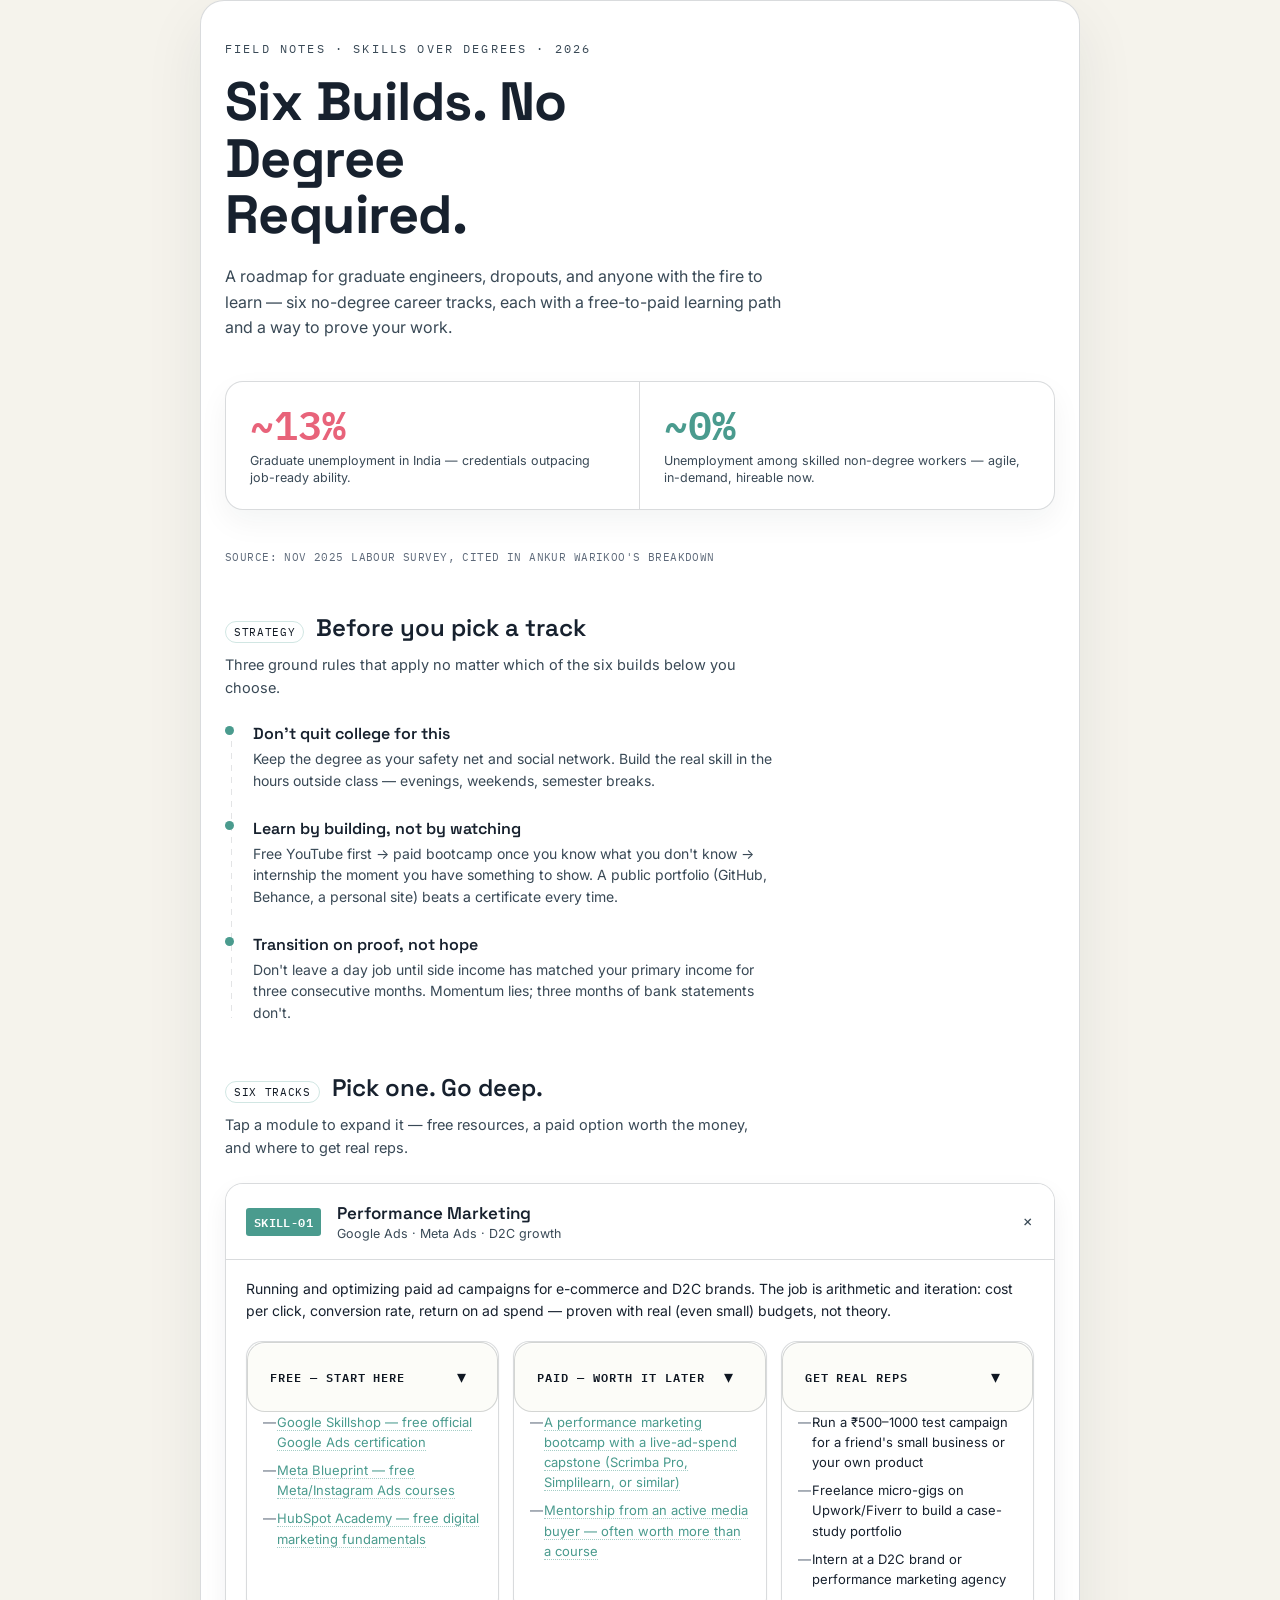
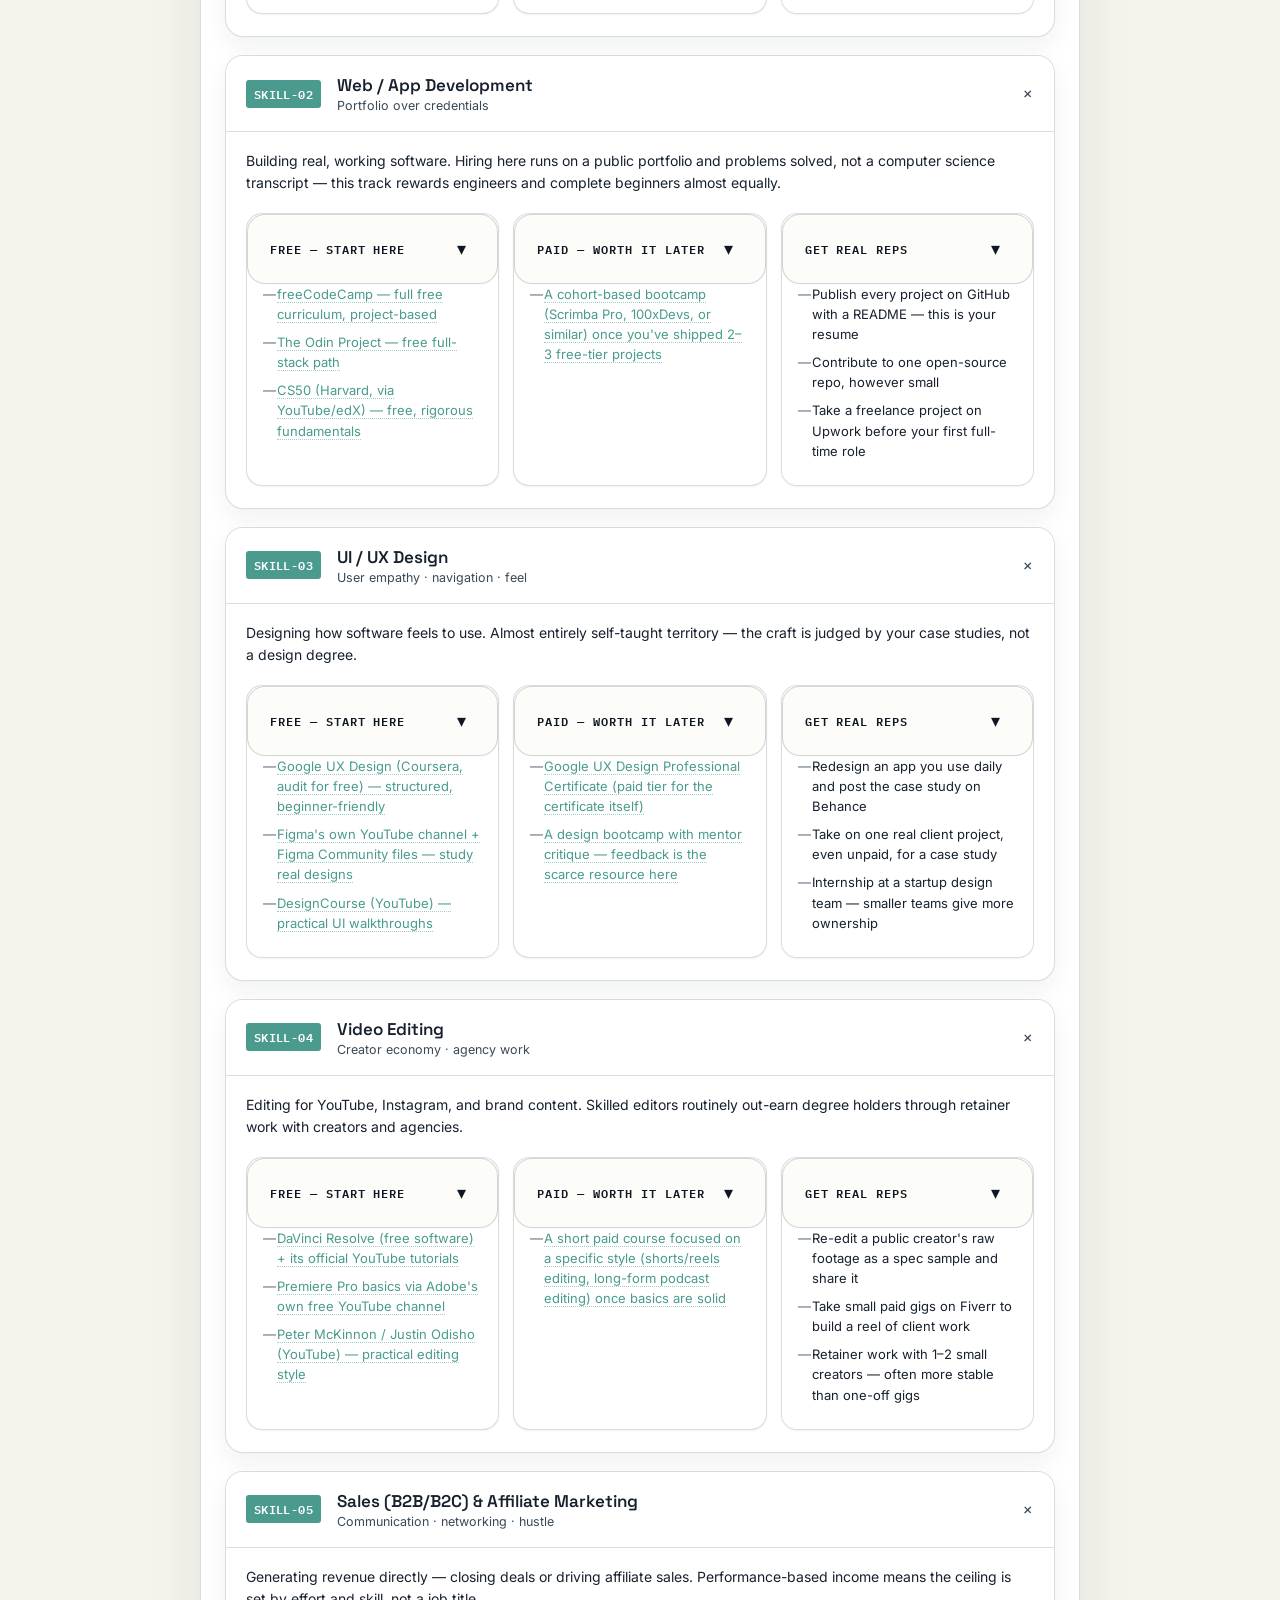
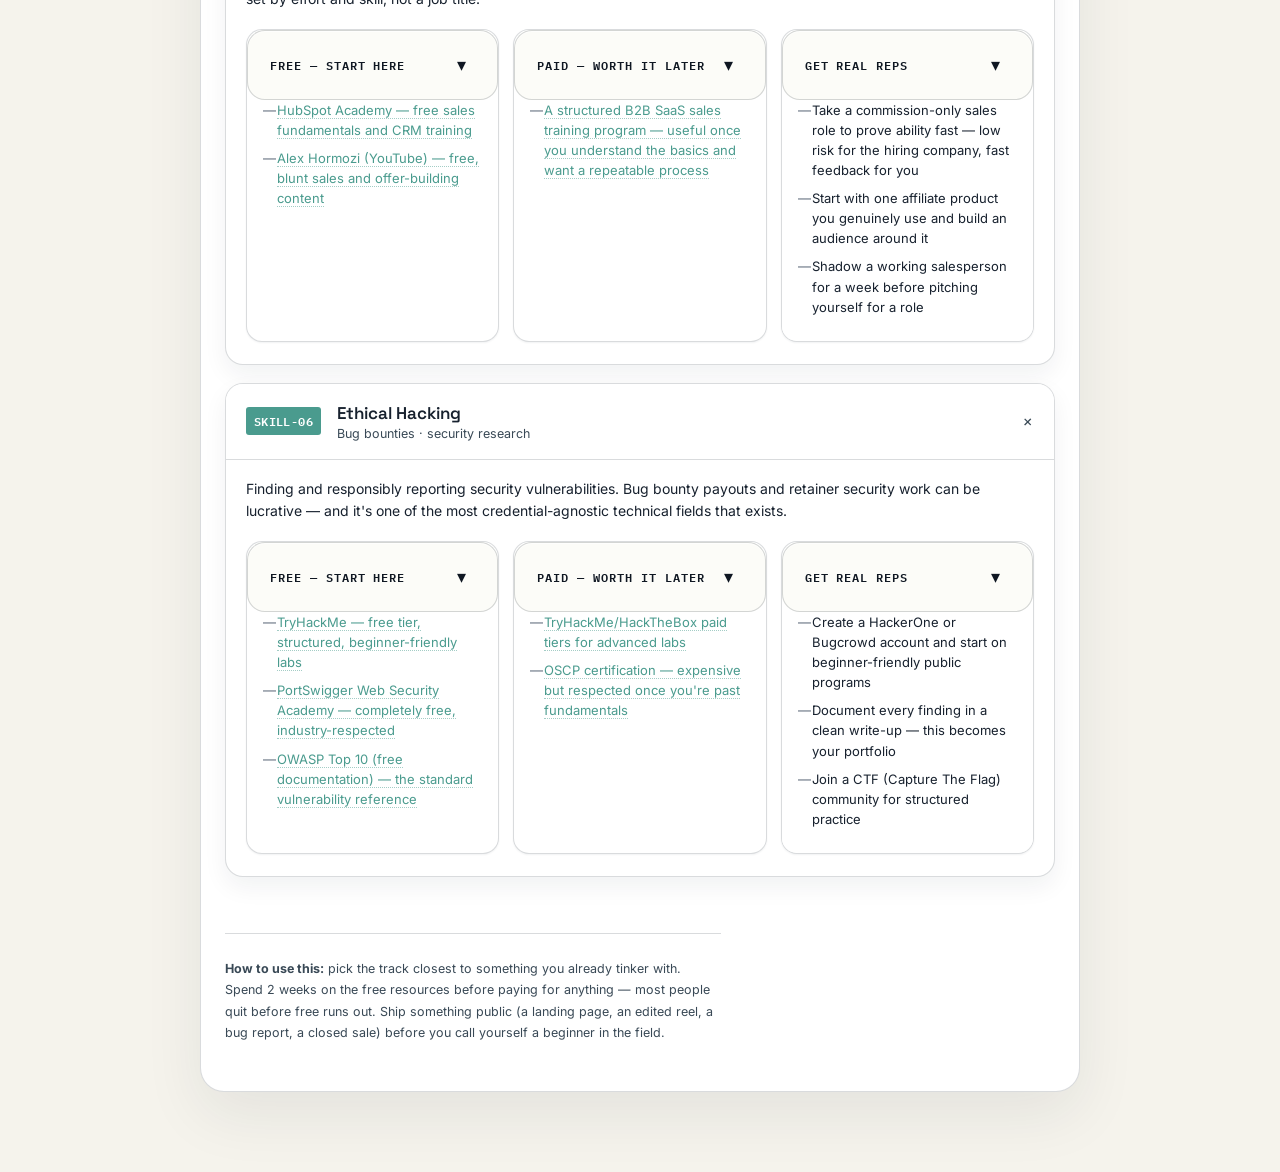
==== index.html @ 3cae6fe5 "Add index.html" ====
<!DOCTYPE html>
<html lang="en">
<head>
<meta charset="UTF-8">
<meta name="viewport" content="width=device-width, initial-scale=1.0">
<title>Skill Roadmap — Build Without a Degree</title>
<link rel="stylesheet" href="styles.css">
<link rel="preconnect" href="https://fonts.googleapis.com">
<link href="https://fonts.googleapis.com/css2?family=Space+Grotesk:wght@400;500;600;700&family=Inter:wght@400;500;600&family=IBM+Plex+Mono:wght@400;500;600&display=swap" rel="stylesheet">
</head>
<body>
<div class="wrap">
 <div>
    <div class="eyebrow">FIELD NOTES · SKILLS OVER DEGREES · 2026</div>
    <h1>Six Builds. No Degree Required.</h1>
    <p class="lede">A roadmap for graduate engineers, dropouts, and anyone with the fire to learn — six no-degree career tracks, each with a free-to-paid learning path and a way to prove your work.</p>

    <div class="stat-block">
      <div class="stat-cell grad">
        <div class="stat-num">~13%</div>
        <div class="stat-label">Graduate unemployment in India — credentials outpacing job-ready ability.</div>
      </div>
      <div class="stat-cell skill">
        <div class="stat-num">~0%</div>
        <div class="stat-label">Unemployment among skilled non-degree workers — agile, in-demand, hireable now.</div>
      </div>
    </div>
    <div class="stat-src">SOURCE: NOV 2025 LABOUR SURVEY, CITED IN ANKUR WARIKOO'S BREAKDOWN</div>
  </div>

  <section>
    <div class="section-head">
      <span class="section-tag">STRATEGY</span>
      <h2>Before you pick a track</h2>
    </div>
    <p class="section-desc">Three ground rules that apply no matter which of the six builds below you choose.</p>
    <div class="rail">
      <div class="rail-item">
        <div class="rail-title">Don't quit college for this</div>
        <div class="rail-body">Keep the degree as your safety net and social network. Build the real skill in the hours outside class — evenings, weekends, semester breaks.</div>
      </div>
      <div class="rail-item">
        <div class="rail-title">Learn by building, not by watching</div>
        <div class="rail-body">Free YouTube first → paid bootcamp once you know what you don't know → internship the moment you have something to show. A public portfolio (GitHub, Behance, a personal site) beats a certificate every time.</div>
      </div>
      <div class="rail-item">
        <div class="rail-title">Transition on proof, not hope</div>
        <div class="rail-body">Don't leave a day job until side income has matched your primary income for three consecutive months. Momentum lies; three months of bank statements don't.</div>
      </div>
    </div>
  </section>

  <section>
    <div class="section-head">
      <span class="section-tag">SIX TRACKS</span>
      <h2>Pick one. Go deep.</h2>
    </div>
    <p class="section-desc">Tap a module to expand it — free resources, a paid option worth the money, and where to get real reps.</p>

    <div id="modules"></div>
  </section>

  <div class="footer-note">
    <strong>How to use this:</strong> pick the track closest to something you already tinker with. Spend 2 weeks on the free resources before paying for anything — most people quit before free runs out. Ship something public (a landing page, an edited reel, a bug report, a closed sale) before you call yourself a beginner in the field.
  </div>

</div>
<script src="script.js"></script>
</body>
</html>
---- styles.css ----
:root {
    --bg: #F5F3EC;
    --paper: #FFFFFF;
    --text: #17212E;
    --text-strong: #0F1722;
    --text-muted: #394956;
    --text-muted-soft: #5E6A7A;
    --border: rgba(23,33,46,0.16);
    --line-dim: rgba(23,33,46,0.12);
    --amber: #F2B705;
    --teal: #4A9B8E;
    --navy: #17212E;
  }
  * { box-sizing: border-box; margin: 0; padding: 0; }
  html { scroll-behavior: smooth; }
  body {
    background: var(--bg);
    color: var(--text);
    font-family: 'Inter', sans-serif;
    min-height: 100vh;
    padding: 0 0 80px;
  }
  .wrap { max-width: 880px; margin: 0 auto; padding: 40px 24px 48px; background: var(--paper); border: 1px solid var(--border); border-radius: 24px; box-shadow: 0 22px 60px rgba(23,33,46,0.08); }

  /* corner marks */
  .corner-frame { padding: 0; }

  .eyebrow {
    font-family: 'IBM Plex Mono', monospace;
    font-size: 12px; letter-spacing: 0.18em; text-transform: uppercase;
    color: var(--text-muted); margin-bottom: 18px;
  }
  h1 {
    font-family: 'Space Grotesk', sans-serif;
    font-weight: 700;
    font-size: clamp(34px, 6vw, 54px);
    line-height: 1.05;
    letter-spacing: -0.01em;
    color: var(--text);
    max-width: 11ch;
  }
  .lede {
    margin-top: 20px; max-width: 56ch; font-size: 16px; line-height: 1.6;
    color: var(--text-muted);
  }

  /* hero stat block */
  .stat-block {
    margin-top: 40px;
    display: grid;
    grid-template-columns: 1fr 1fr;
    border: 1px solid var(--border);
    border-radius: 18px;
    background: #FFFFFF;
    box-shadow: 0 12px 30px rgba(23,33,46,0.05);
  }
  .stat-cell { padding: 22px 24px; border-right: 1px solid var(--border); }
  .stat-cell:last-child { border-right: none; }
  .stat-num {
    font-family: 'IBM Plex Mono', monospace; font-size: 40px; font-weight: 600;
    line-height: 1;
  }
  .stat-cell.grad .stat-num { color: #E8637A; }
  .stat-cell.skill .stat-num { color: var(--teal); }
  .stat-label { font-size: 12.5px; margin-top: 8px; color: var(--text-muted); line-height: 1.4; }
  .stat-src { font-family: 'IBM Plex Mono', monospace; font-size: 10.5px; margin-top: 40px; color: var(--text-muted-soft); letter-spacing: 0.04em; }

  section { padding: 48px 0 0; }
  .section-head { display: flex; align-items: baseline; gap: 12px; margin-bottom: 8px; }
  .section-tag {
    font-family: 'IBM Plex Mono', monospace; font-size: 11px; color: var(--text-strong);
    border: 1px solid rgba(74,155,142,0.25); padding: 3px 8px; border-radius: 20px; letter-spacing: 0.06em;
  }
  h2 {
    font-family: 'Space Grotesk', sans-serif; font-size: 24px; font-weight: 600;
  }
  .section-desc { margin: 10px 0 24px; color: var(--text-muted); font-size: 14.5px; max-width: 60ch; line-height: 1.6; }

  /* strategy rail */
  .rail { position: relative; padding-left: 28px; }
  .rail::before {
    content: ''; position: absolute; left: 6px; top: 6px; bottom: 6px; width: 1px;
    background: repeating-linear-gradient(to bottom, var(--line-dim) 0 6px, transparent 6px 12px);
  }
  .rail-item { position: relative; padding-bottom: 26px; }
  .rail-item:last-child { padding-bottom: 0; }
  .rail-item::before {
    content: ''; position: absolute; left: -28px; top: 3px; width: 9px; height: 9px;
    background: var(--teal); border-radius: 50%;
  }
  .rail-title { font-family: 'Space Grotesk', sans-serif; font-weight: 600; font-size: 16px; margin-bottom: 4px; }
  .rail-body { font-size: 14px; color: var(--text-muted); line-height: 1.55; max-width: 58ch; }

  /* modules */
  .module {
    border: 1px solid var(--border);
    border-radius: 18px;
    margin-bottom: 18px;
    background: #FFFFFF;
    overflow: hidden;
    box-shadow: 0 10px 24px rgba(23,33,46,0.06);
  }
  .module-head {
    display: flex; align-items: center; gap: 16px; padding: 18px 20px;
    cursor: pointer; user-select: none;
    background: #FFFFFF;
  }
  .module-id {
    font-family: 'IBM Plex Mono', monospace; font-size: 12px; color: #FFFFFF;
    background: var(--teal); padding: 4px 8px; border-radius: 3px; flex-shrink: 0;
    font-weight: 600; letter-spacing: 0.03em;
  }
  .module-title-wrap { flex: 1; }
  .module-title { font-family: 'Space Grotesk', sans-serif; font-weight: 600; font-size: 17px; }
  .module-sub { font-size: 12.5px; color: var(--text-muted); margin-top: 2px; }
  .chevron {
    font-family: 'IBM Plex Mono', monospace; color: var(--text-muted); font-size: 18px;
    transition: transform 0.25s ease; flex-shrink: 0;
  }
  .module.open .chevron { transform: rotate(45deg); }
  .module-body {
    max-height: 0; overflow: hidden; transition: max-height 0.35s ease;
  }
  .module.open .module-body { max-height: 900px; }
  .module-body-inner { padding: 0 20px 22px 20px; border-top: 1px solid var(--border); margin-top: 0; }
  .module-body-inner { padding-top: 18px; }
  .desc { font-size: 14px; line-height: 1.6; color: var(--text); margin-bottom: 18px; }

  .track-grid { display: grid; grid-template-columns: repeat(3, 1fr); gap: 14px; }
  @media (max-width: 700px) { .track-grid { grid-template-columns: 1fr; } }
  .track {
    border: 1px solid var(--border); border-radius: 16px; overflow: hidden;
    background: #FFFFFF;
    box-shadow: 0 1px 2px rgba(23,33,46,0.06);
  }
  .track-toggle {
    width: 100%; display: flex; align-items: center; justify-content: space-between;
    border: 1px solid rgba(23,33,46,0.18); background: #FCFCF8; padding: 20px 22px;
    font-family: inherit; color: var(--text-strong); cursor: pointer;
    text-align: left; transition: background-color 0.2s ease, border-color 0.2s ease, transform 0.2s ease;
    border-radius: 18px; min-height: 64px;
    box-shadow: inset 0 1px 0 rgba(255,255,255,0.7);
  }
  .track-toggle:hover {
    background: #F1EFE6;
    border-color: rgba(23,33,46,0.28);
    transform: translateY(-1px);
  }
  .track-toggle:focus {
    outline: 2px solid rgba(74,155,142,0.55);
    outline-offset: 2px;
  }
  .track-toggle-icon {
    display: inline-flex; align-items: center; justify-content: center;
    transition: transform 0.25s ease;
  }
  .track.closed .track-toggle-icon {
    transform: rotate(-90deg);
  }
  .track-label {
    font-family: 'IBM Plex Mono', monospace; font-size: 12px; letter-spacing: 0.08em;
    text-transform: uppercase; color: var(--text-strong); display: inline-block;
    font-weight: 600;
  }
  .track-toggle-icon {
    width: 28px; height: 28px; display: inline-flex; align-items: center; justify-content: center;
    font-size: 18px; color: var(--text-strong);
  }
  .track-list {
    list-style: none; margin: 0; padding: 0 16px 16px 16px;
    max-height: 900px; overflow: hidden; transition: max-height 0.3s ease, padding 0.3s ease;
    background: #FFFFFF;
  }
  .track.closed .track-list {
    max-height: 0;
    padding: 0 16px 0 16px;
  }
  .track li { font-size: 13px; line-height: 1.55; margin-bottom: 8px; padding-left: 14px; position: relative; color: var(--text); }
  .track li::before { content: '—'; position: absolute; left: 0; color: var(--text-muted-soft); }
  .track li a { color: var(--teal); text-decoration: none; border-bottom: 1px dotted rgba(74,155,142,0.5); }
  .track li a:hover { color: var(--teal); border-color: var(--teal); }

  .footer-note {
    margin-top: 56px; padding-top: 24px; border-top: 1px solid var(--border);
    font-size: 12.5px; color: var(--text-muted); line-height: 1.7; max-width: 62ch;
  }
  .footer-note strong { color: var(--text-muted); }

  @media (max-width: 600px) {
    .stat-block { grid-template-columns: 1fr; }
    .stat-cell { border-right: none; border-bottom: 1px solid var(--line-dim); }
    .stat-cell:last-child { border-bottom: none; }
  }
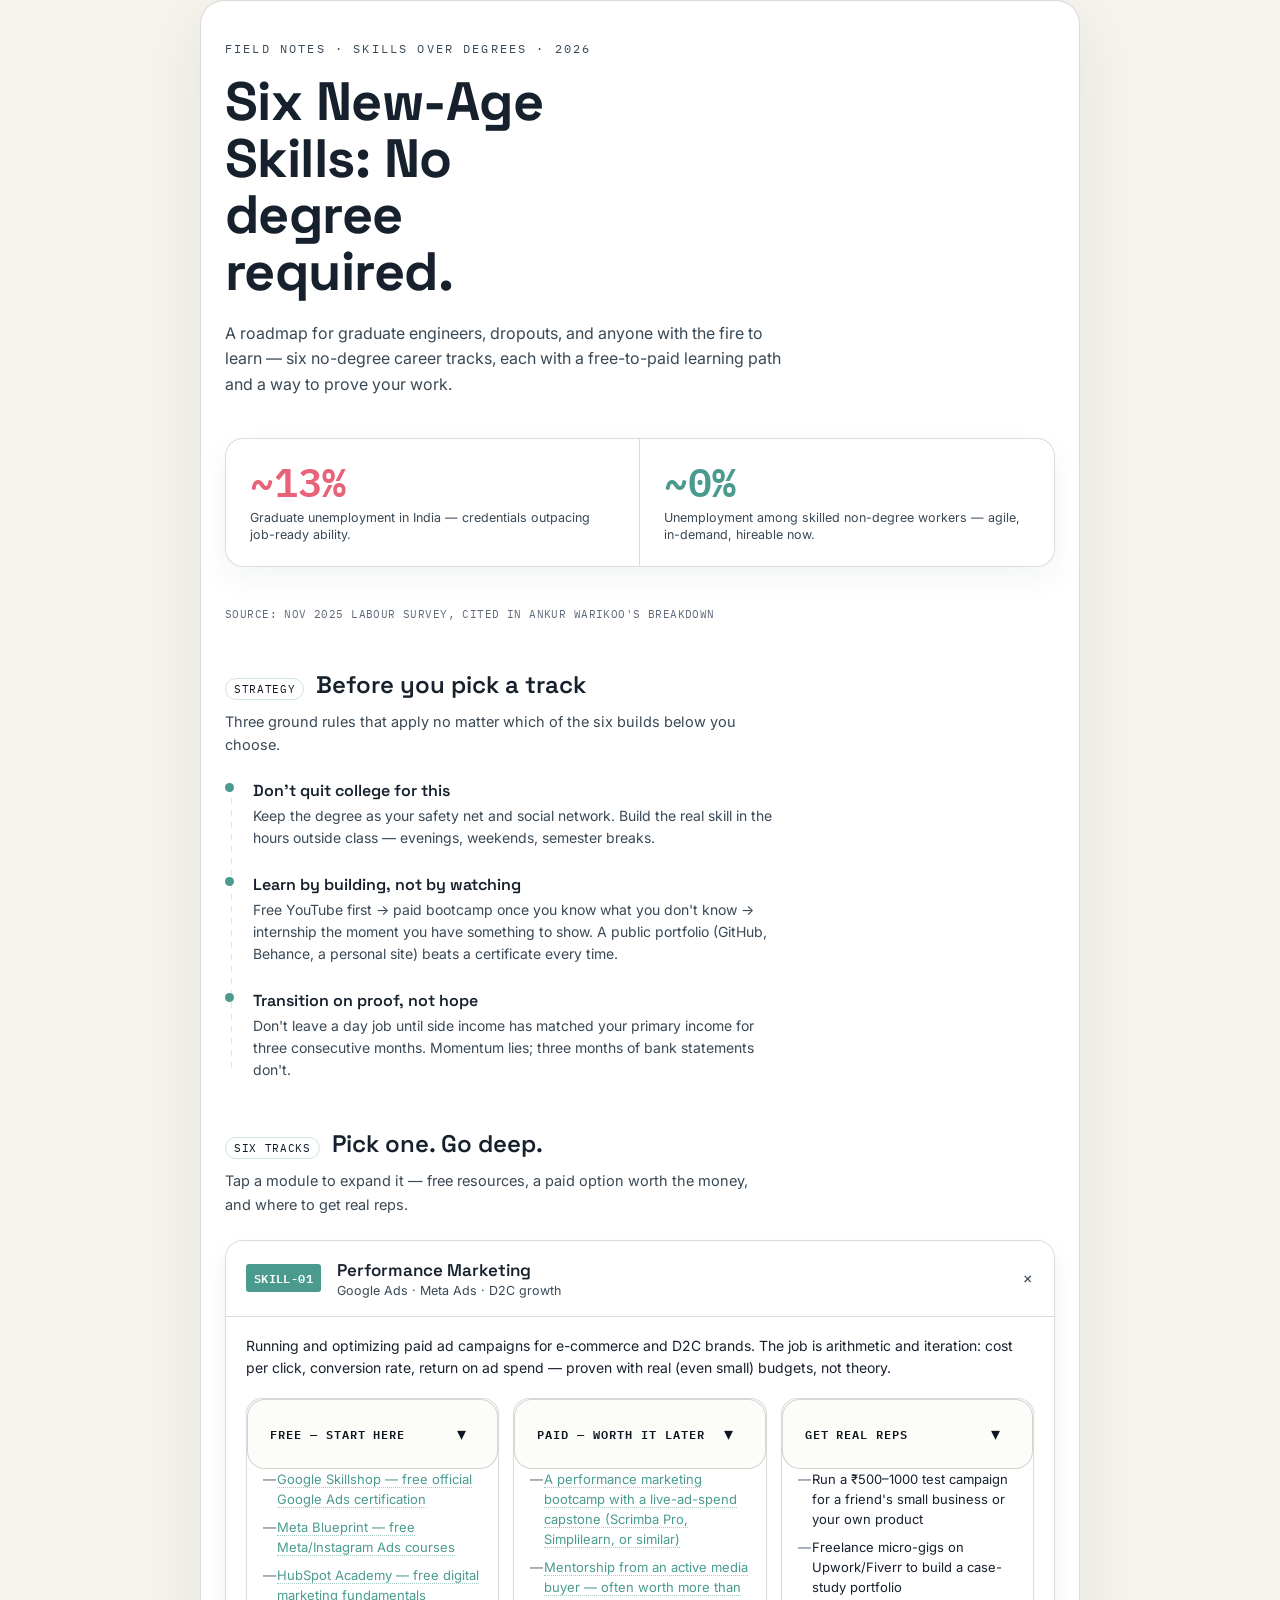
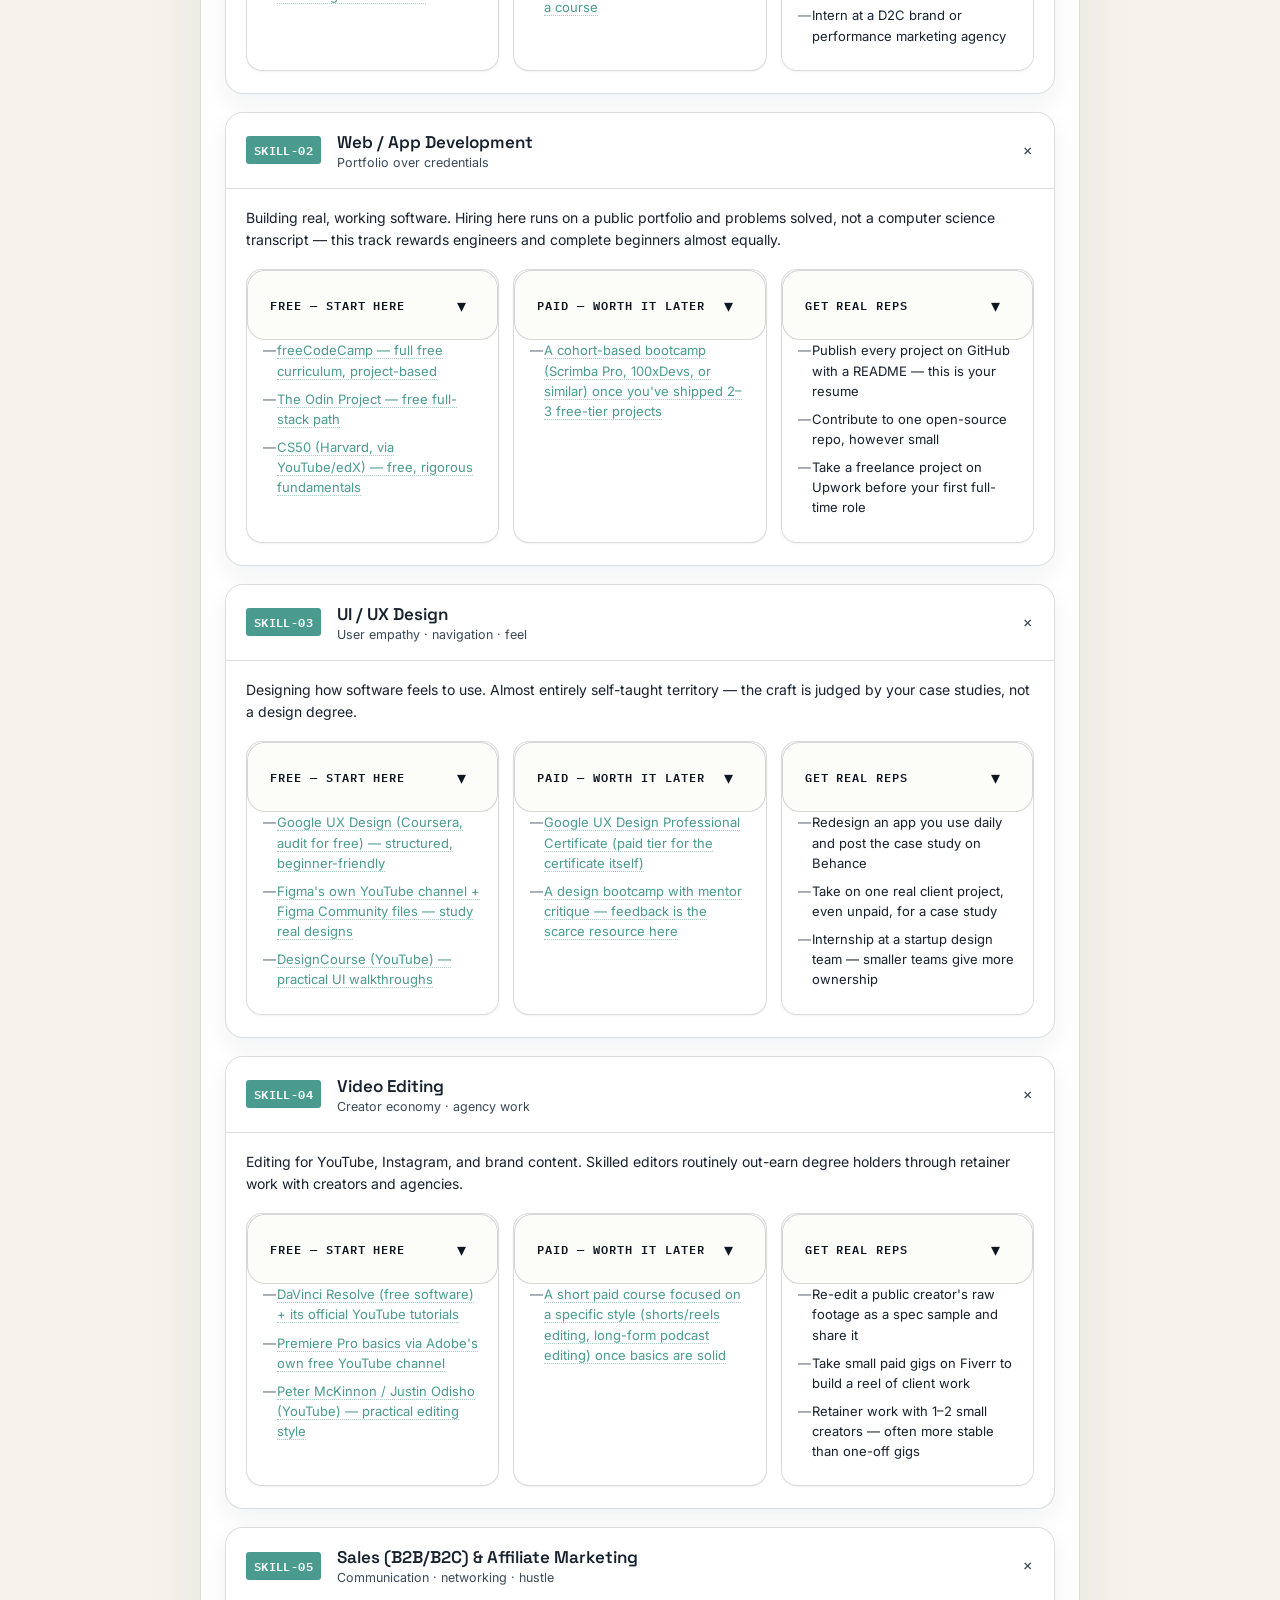
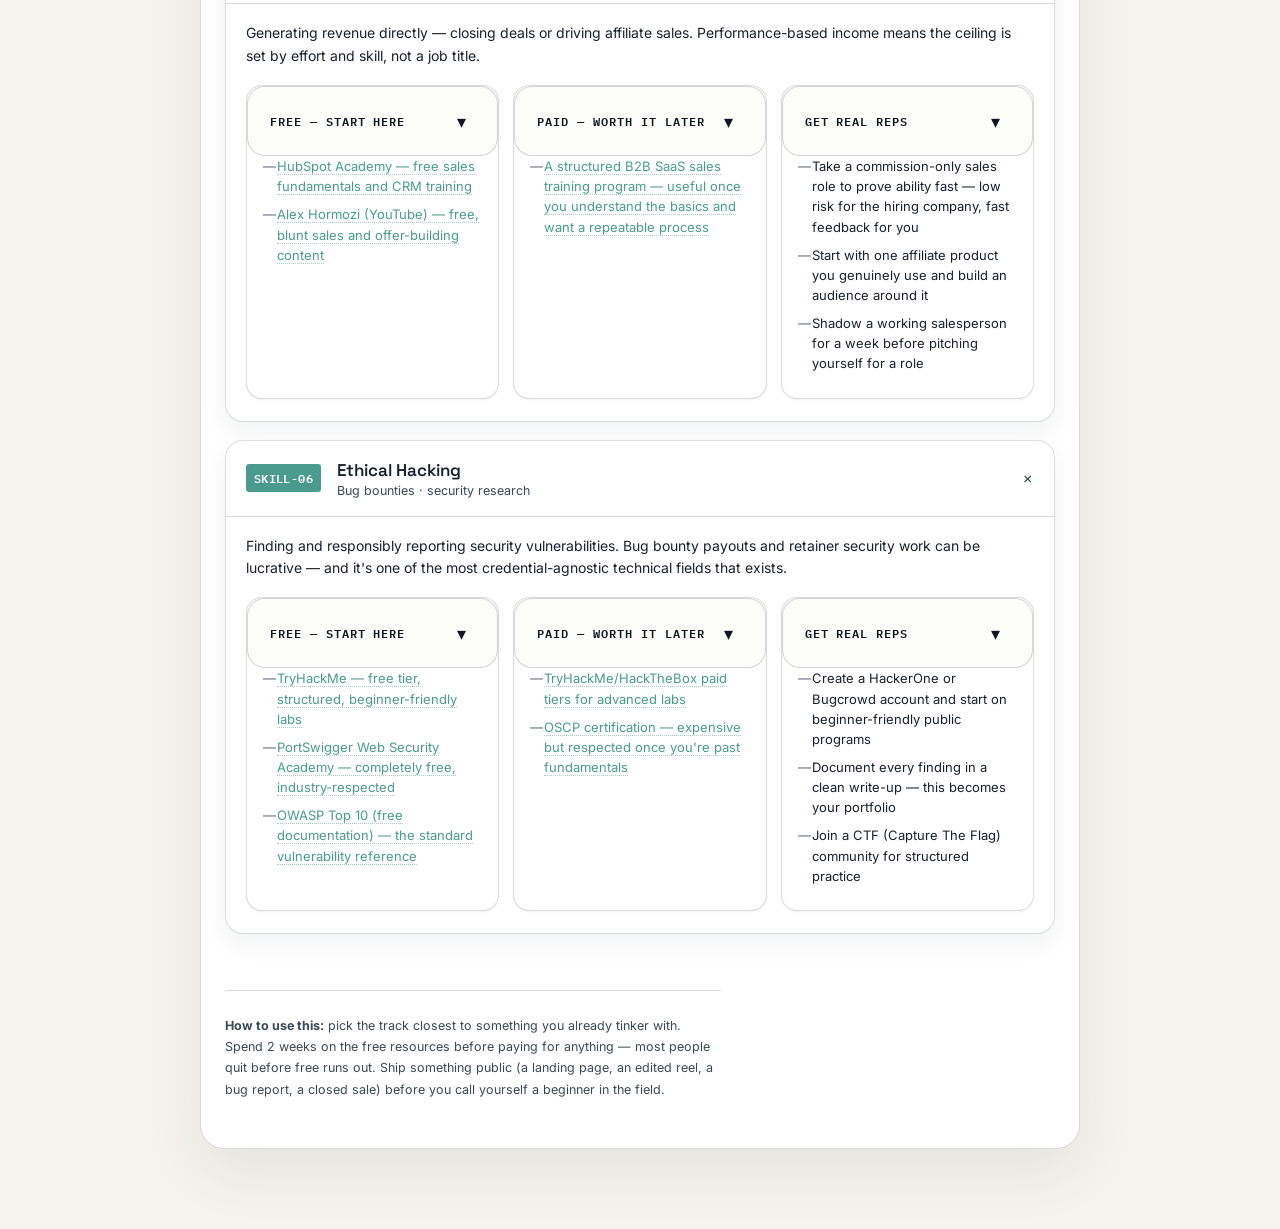
==== commit a339cc3b: "Update heading text for clarity" ====
--- a/index.html
+++ b/index.html
@@ -12,7 +12,7 @@
 <div class="wrap">
  <div>
     <div class="eyebrow">FIELD NOTES · SKILLS OVER DEGREES · 2026</div>
-    <h1>Six Builds. No Degree Required.</h1>
+    <h1>Six New-Age Skills: No degree required.</h1>
     <p class="lede">A roadmap for graduate engineers, dropouts, and anyone with the fire to learn — six no-degree career tracks, each with a free-to-paid learning path and a way to prove your work.</p>
 
     <div class="stat-block">
@@ -67,4 +67,4 @@
 </div>
 <script src="script.js"></script>
 </body>
-</html>+</html>
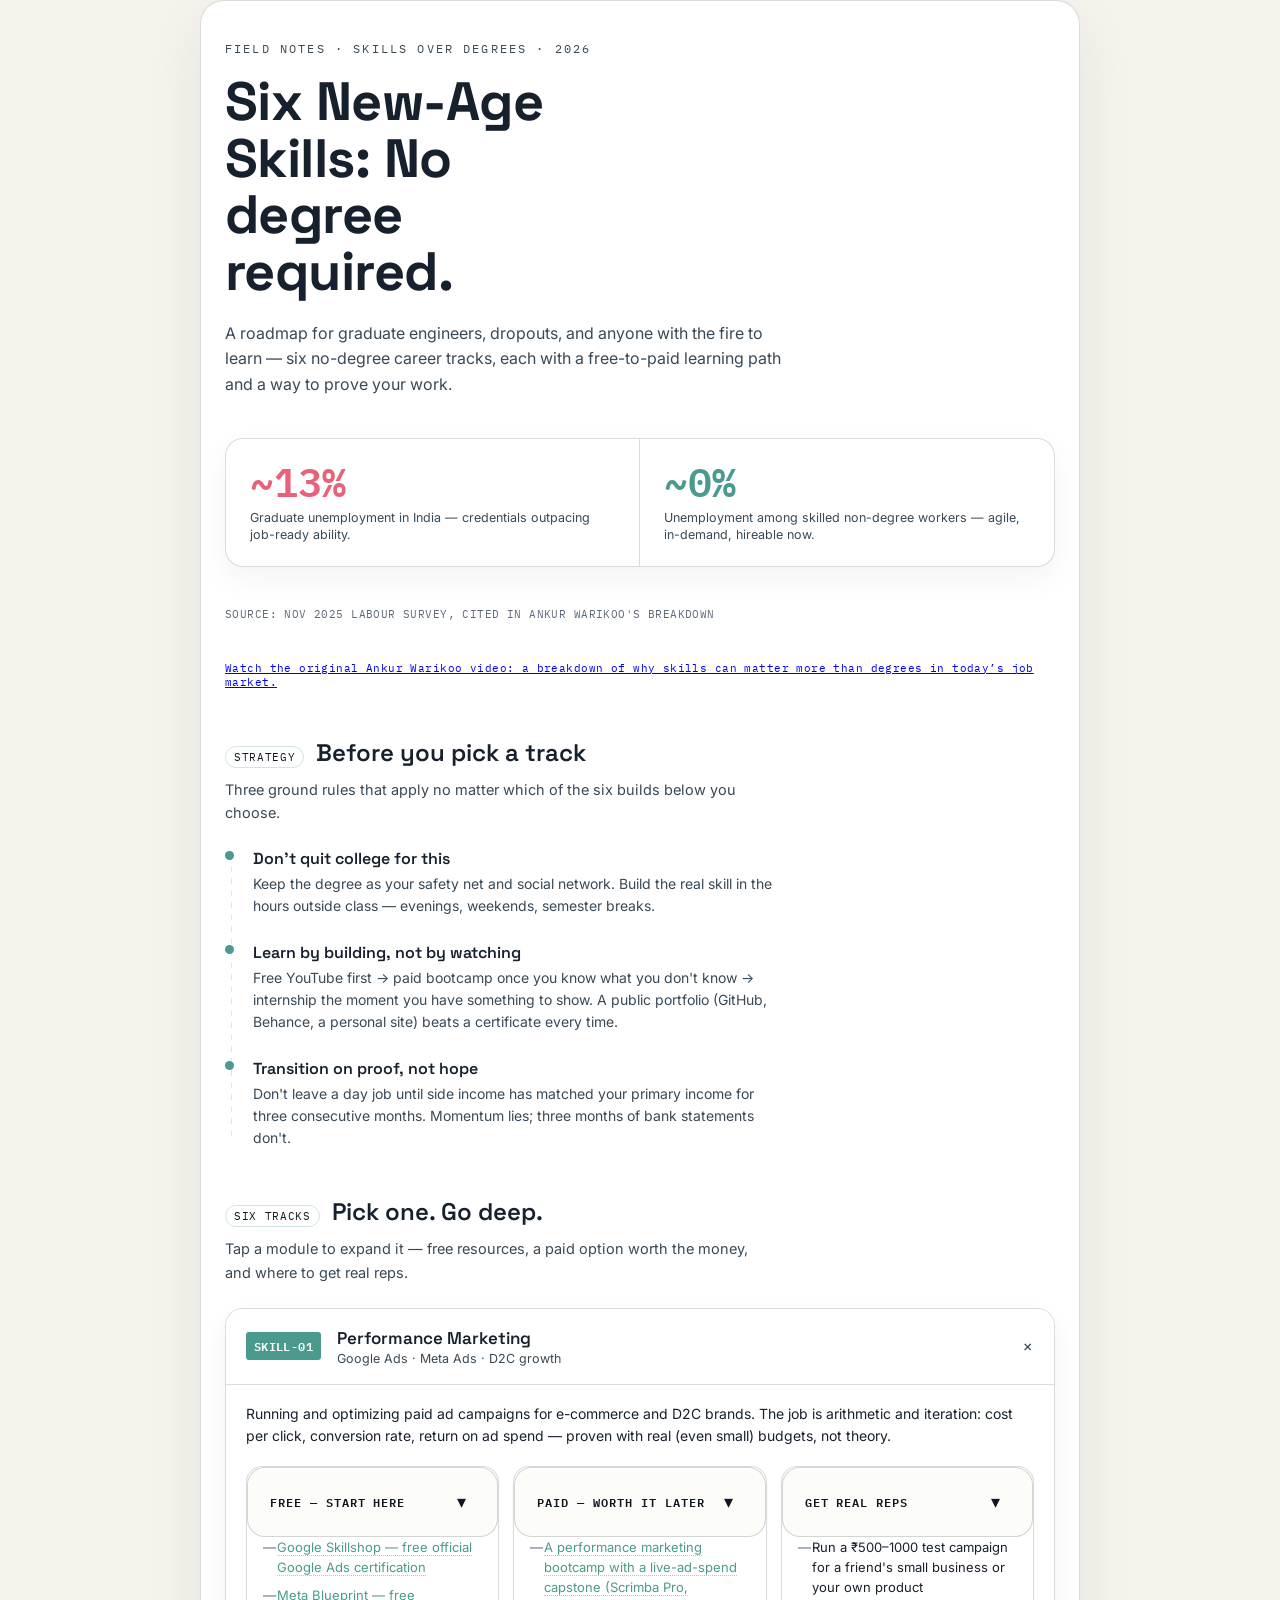
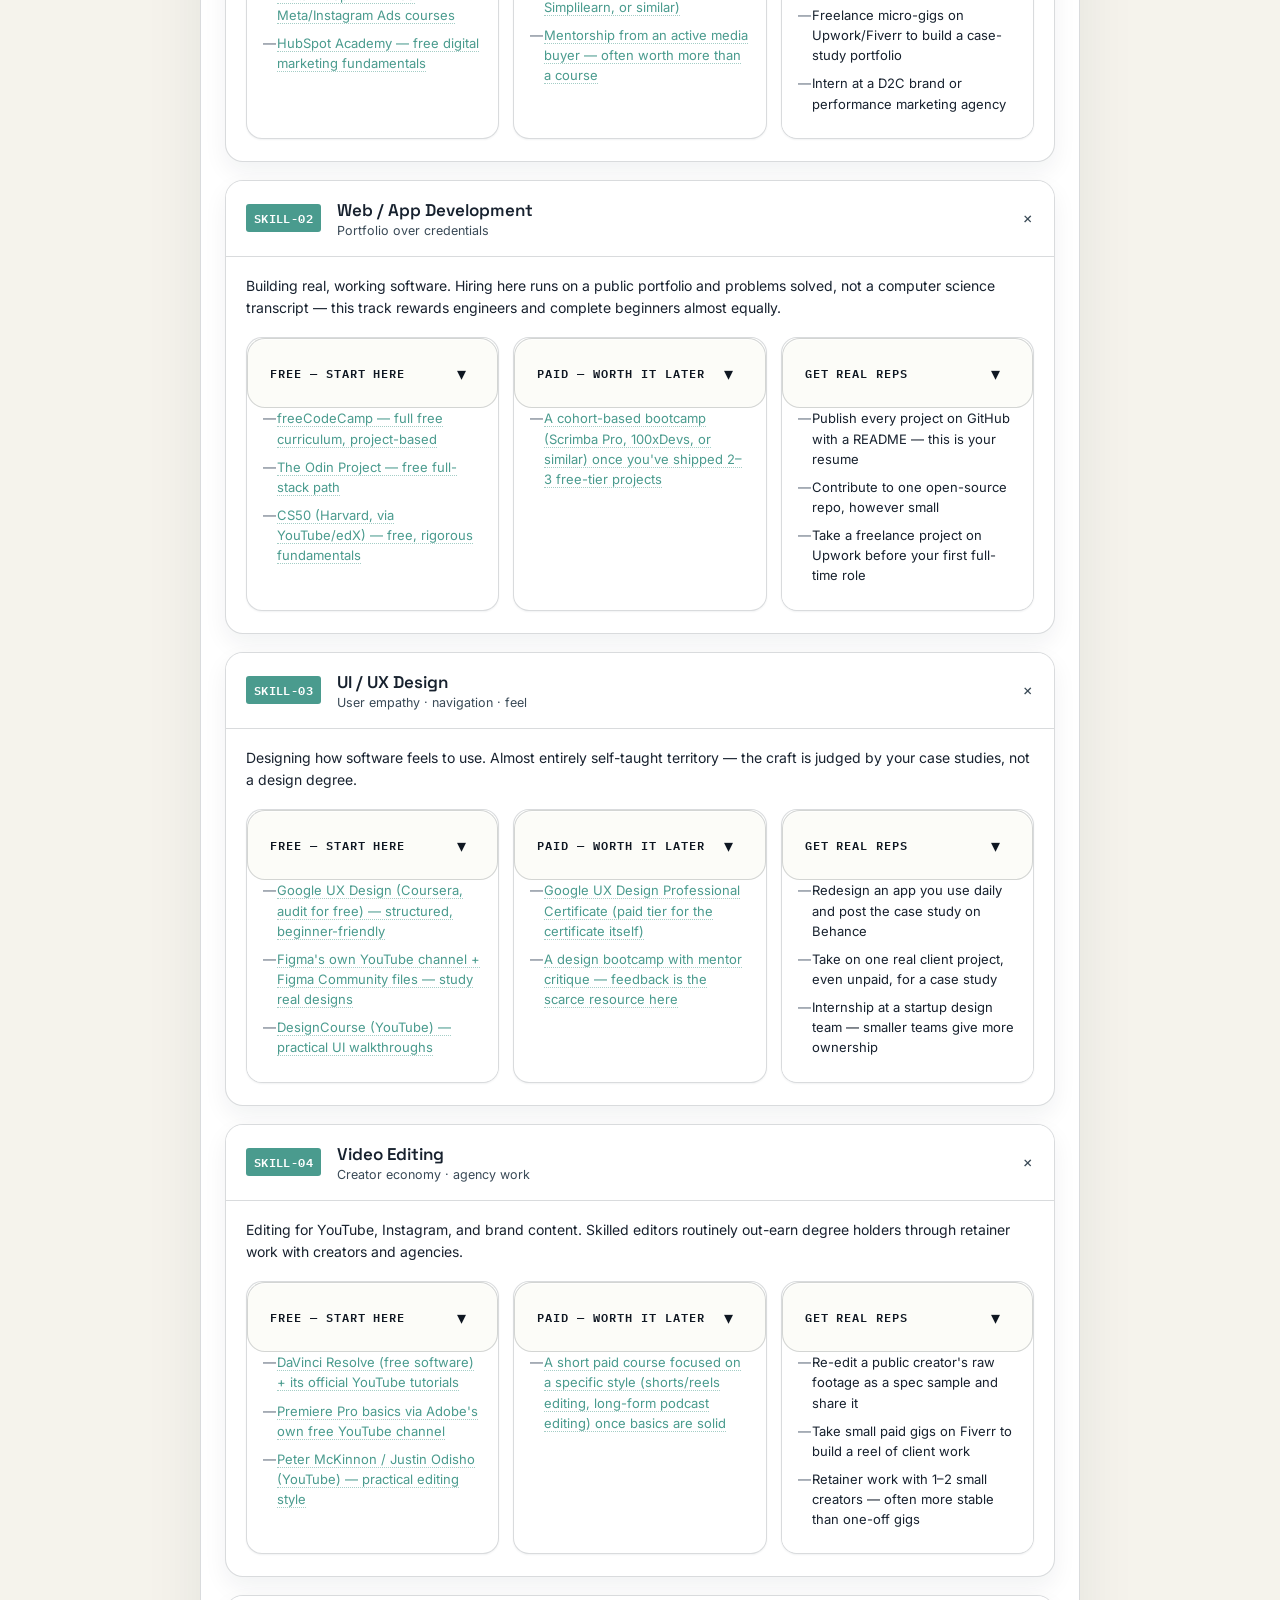
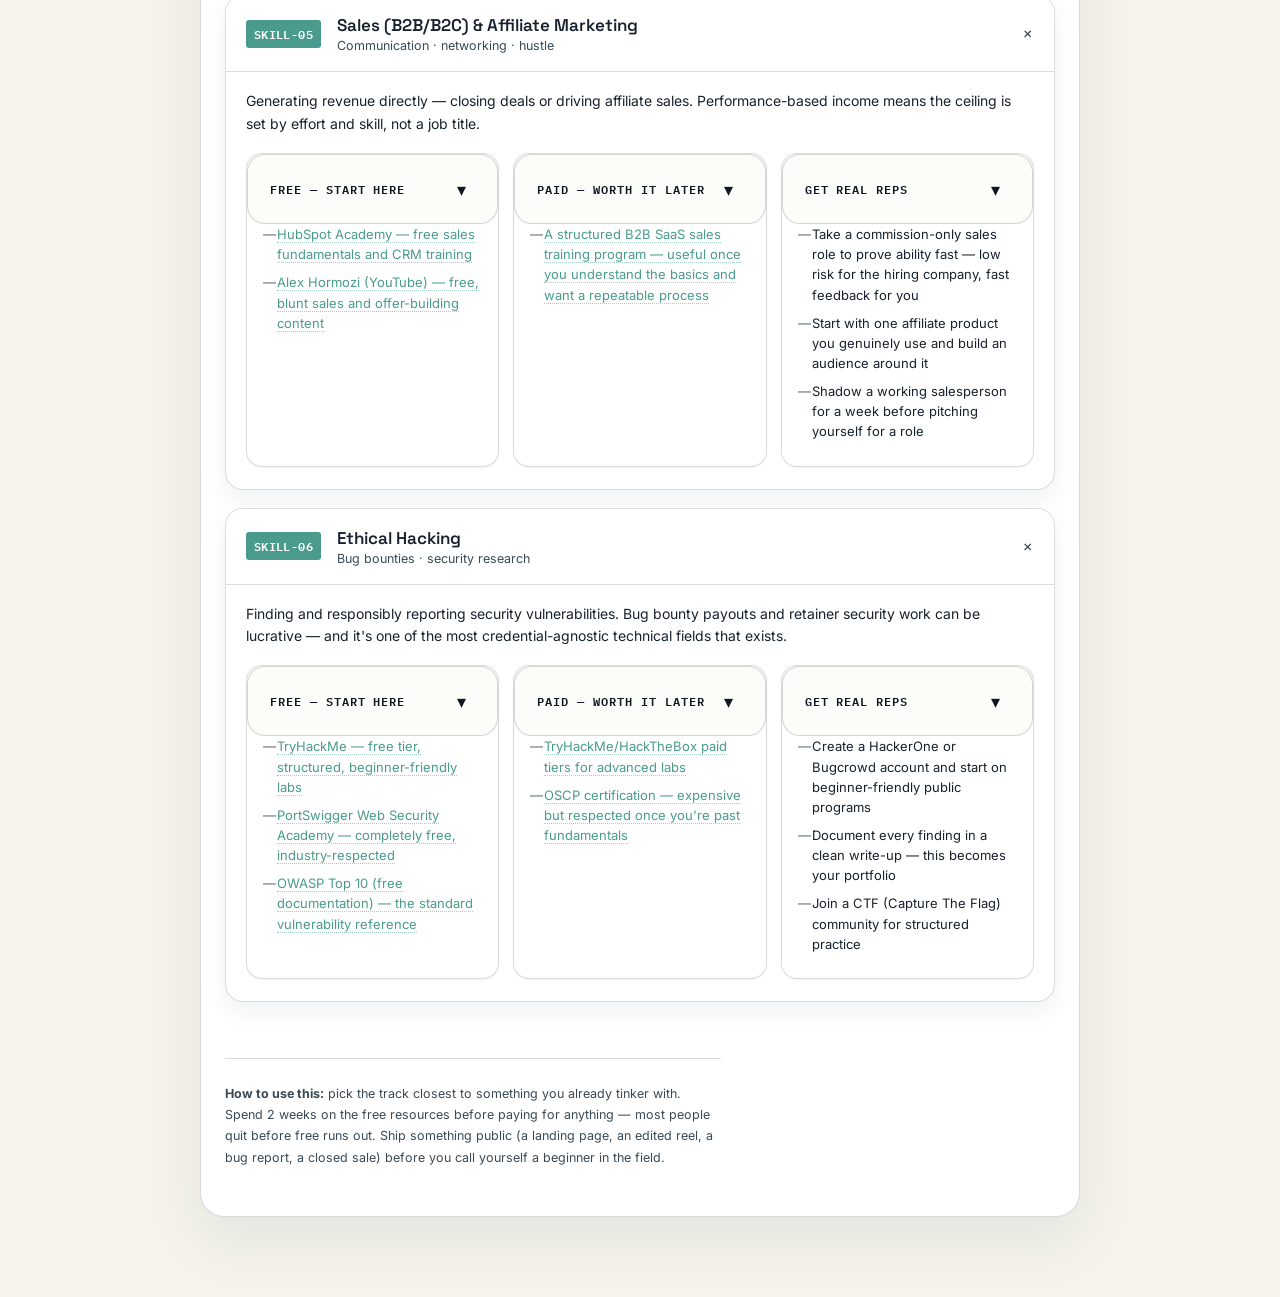
==== commit b8e5f48c: "Update title and source link text" ====
--- a/index.html
+++ b/index.html
@@ -3,7 +3,18 @@
 <head>
 <meta charset="UTF-8">
 <meta name="viewport" content="width=device-width, initial-scale=1.0">
-<title>Skill Roadmap — Build Without a Degree</title>
+<meta name="description" content="An interactive roadmap for no-degree career tracks with six hands-on builds, free-to-paid learning paths, and job-ready portfolio advice.">
+<link rel="canonical" href="https://deepakmalaysia-pixel.github.io/DNVcoder26/">
+<meta property="og:title" content="Skill Roadmap — Build Without a Degree">
+<meta property="og:description" content="A lightweight interactive roadmap for no-degree career tracks, built to help you learn, build, and launch without waiting for a degree.">
+<meta property="og:type" content="website">
+<meta property="og:url" content="https://deepakmalaysia-pixel.github.io/DNVcoder26/">
+<meta property="og:image" content="https://deepakmalaysia-pixel.github.io/DNVcoder26/og-image.png">
+<meta name="twitter:card" content="summary_large_image">
+<meta name="twitter:title" content="Skill Roadmap — Build Without a Degree">
+<meta name="twitter:description" content="A lightweight interactive roadmap for no-degree career tracks, built to help you learn, build, and launch without waiting for a degree.">
+<title>Skill Roadmap — Build
+Without a Degree</title>
 <link rel="stylesheet" href="styles.css">
 <link rel="preconnect" href="https://fonts.googleapis.com">
 <link href="https://fonts.googleapis.com/css2?family=Space+Grotesk:wght@400;500;600;700&family=Inter:wght@400;500;600&family=IBM+Plex+Mono:wght@400;500;600&display=swap" rel="stylesheet">
@@ -26,6 +37,7 @@
       </div>
     </div>
     <div class="stat-src">SOURCE: NOV 2025 LABOUR SURVEY, CITED IN ANKUR WARIKOO'S BREAKDOWN</div>
+    <div class="stat-src"><a href="https://www.youtube.com/@warikoo" target="_blank" rel="noopener noreferrer">Watch the original Ankur Warikoo video: a breakdown of why skills can matter more than degrees in today’s job market.</a></div>
   </div>
 
   <section>
